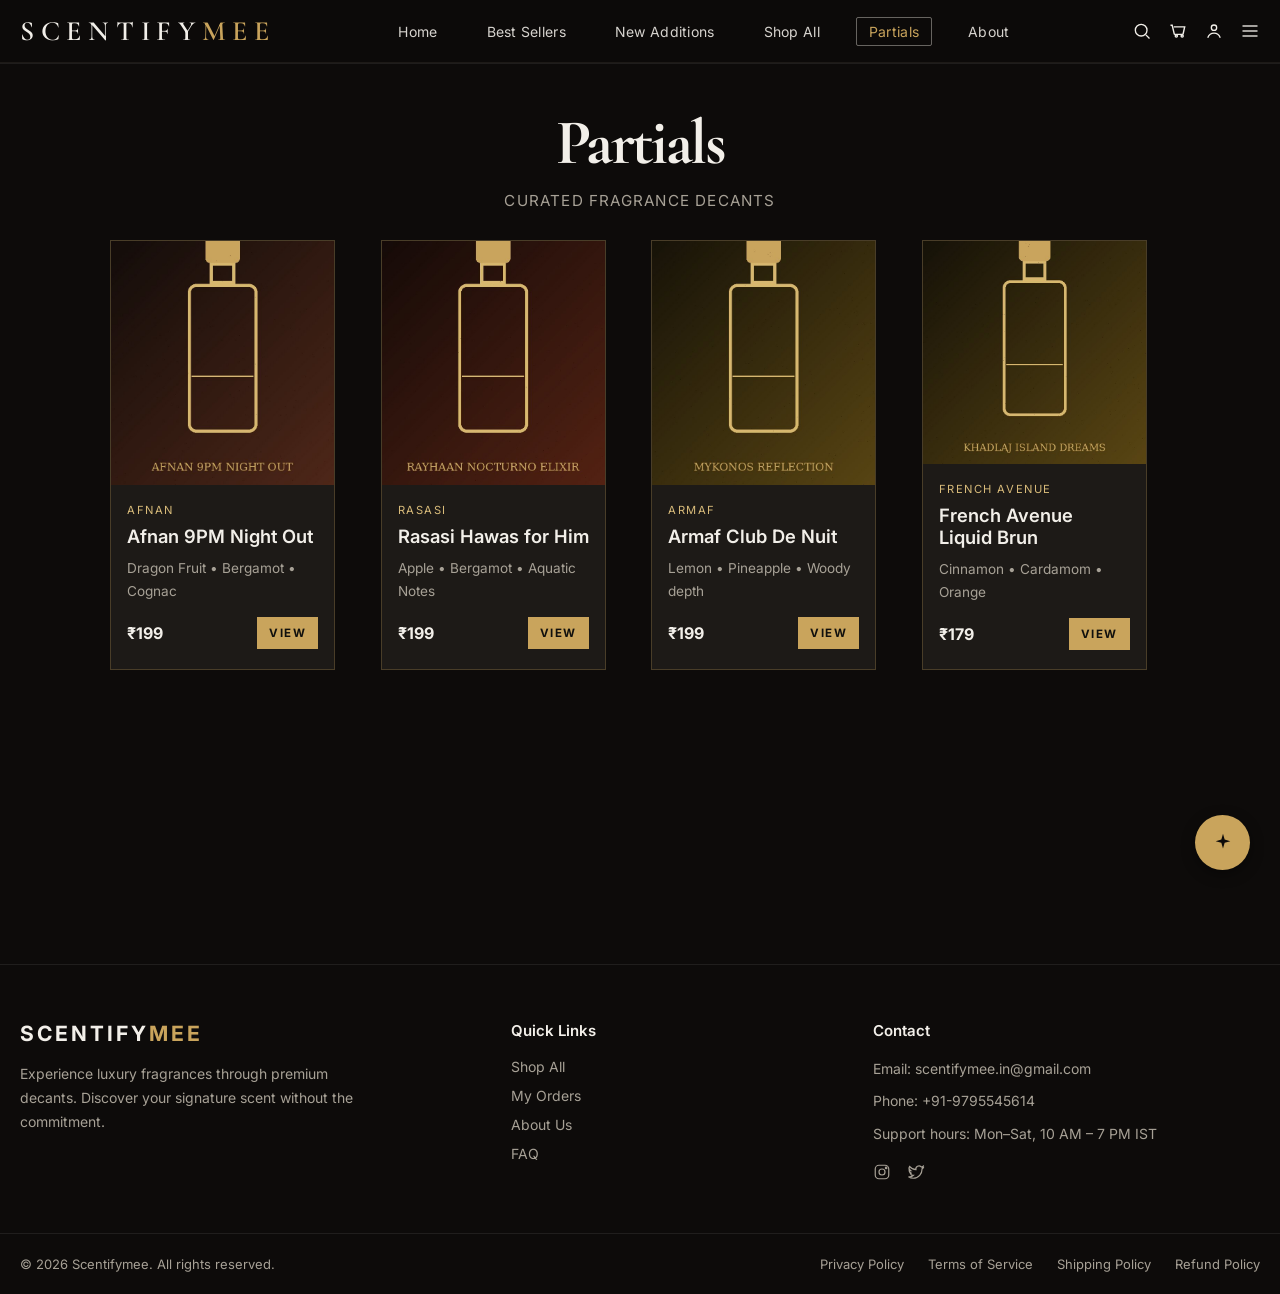
==== partials.html @ f3ede569 "Initial commit" ====
<!DOCTYPE html>
<html lang="en">
  <head>
    <meta charset="UTF-8" />
    <meta name="viewport" content="width=device-width, initial-scale=1.0" />
    <title>Partials | Scentifymee</title>
    <link rel="preconnect" href="https://fonts.googleapis.com" />
    <link rel="preconnect" href="https://fonts.gstatic.com" crossorigin />
    <link href="https://fonts.googleapis.com/css2?family=Cormorant+Garamond:ital,wght@0,400;0,500;0,600;1,500&family=Inter:wght@400;500;600;700&display=swap" rel="stylesheet" />
    
    <link href="css/style.css" rel="stylesheet" />
    <style>
      :root {
        --bg: #0d0b0a;
        --panel: #171412;
        --card: #1d1a17;
        --text: #f2efe9;
        --muted: #a7a196;
        --gold: #c9a45c;
        --gold-deep: #d8bb7a;
        --border: rgba(201, 164, 92, 0.25);
      }

      * { box-sizing: border-box; }
      body {
        margin: 0;
        background: var(--bg);
        color: var(--text);
        font-family: 'Inter', sans-serif;
      }

      .wrap {
        min-height: 100vh;
        padding: 40px 20px 60px;
      }

      .wrap .container {
        max-width: 1100px;
        margin: 0 auto;
      }

      .header {
        text-align: center;
        margin-bottom: 30px;
      }

      h1 {
        font-family: 'Cormorant Garamond', serif;
        margin: 0 0 10px;
        font-size: clamp(2.6rem, 5vw, 4rem);
        letter-spacing: -0.04em;
      }

      .subtitle {
        margin: 0;
        color: var(--muted);
        font-size: 0.95rem;
        letter-spacing: 0.08em;
        text-transform: uppercase;
      }

      .grid {
        display: grid;
        grid-template-columns: repeat(4, minmax(0, 1fr));
        gap: 22px;
      }

      .product-card {
        background: var(--card);
        border: 1px solid var(--border);
        overflow: hidden;
        transition: transform 0.2s ease, border-color 0.2s ease;
      }

      .product-card:hover {
        transform: translateY(-2px);
        border-color: rgba(201, 164, 92, 0.5);
      }

      .product-card img {
        width: 100%;
        height: 280px;
        object-fit: cover;
        display: block;
        background: #1a1715;
      }

      .info {
        padding: 18px 16px 20px;
      }

      .brand {
        color: var(--gold-deep);
        font-size: 0.7rem;
        letter-spacing: 0.14em;
        text-transform: uppercase;
        margin-bottom: 8px;
      }

      .name {
        margin: 0 0 10px;
        font-size: 1.15rem;
        font-weight: 600;
      }

      .notes {
        margin: 0 0 14px;
        color: var(--muted);
        font-size: 0.85rem;
        line-height: 1.7;
      }

      .meta {
        display: flex;
        align-items: center;
        justify-content: space-between;
        gap: 12px;
      }

      .price {
        color: var(--text);
        font-weight: 700;
      }

      .cta {
        display: inline-block;
        padding: 9px 12px;
        background: var(--gold);
        color: #11100d;
        text-decoration: none;
        font-size: 0.72rem;
        letter-spacing: 0.12em;
        text-transform: uppercase;
        font-weight: 700;
      }

      @media (max-width: 900px) {
        .grid { grid-template-columns: repeat(2, minmax(0, 1fr)); }
      }

      @media (max-width: 560px) {
        .grid { grid-template-columns: 1fr; }
      }
    </style>
    <link href="css/navbar.css" rel="stylesheet" />
  </head>
  <body>
  <!-- ============ HEADER ============ -->
<header class="site-header">
  <div class="container header-inner">
    <a href="index.html" class="logo" aria-label="Scentifymee home">SCENTIFY<span class="logo-accent">MEE</span></a>

    <nav class="main-nav" id="mainNav" aria-label="Main navigation">
      <a href="index.html" data-route="home">Home</a>
      <a href="bestsellers.html" data-route="bestsellers">Best Sellers</a>
      <a href="new_additions.html" data-route="newAdditions">New Additions</a>
      <a href="all_products.html" data-route="shopAll">Shop All</a>
      <a href="partials.html" data-route="partials" class="active">Partials</a>
      <a href="about.html" data-route="about">About</a>
    </nav>

    <div class="header-icons">
      <button class="icon-btn" id="searchToggle" aria-label="Search">
        <svg viewBox="0 0 24 24" fill="none" stroke="currentColor" stroke-width="1.6"><circle cx="11" cy="11" r="7"/><line x1="21" y1="21" x2="16.65" y2="16.65"/></svg>
      </button>
      <a href="cart.html" class="icon-btn" aria-label="Cart">
        <svg viewBox="0 0 24 24" fill="none" stroke="currentColor" stroke-width="1.7">
          <path d="M3 5h2l2.4 10.1a1 1 0 0 0 1 .9h8.8a1 1 0 0 0 1-.8L20 7H7"></path>
          <circle cx="10" cy="18" r="1.3"></circle>
          <circle cx="17" cy="18" r="1.3"></circle>
        </svg>
        <span data-cart-count hidden>0</span>
      </a>
      <a href="account.html" class="icon-btn" aria-label="Account">
        <svg viewBox="0 0 24 24" fill="none" stroke="currentColor" stroke-width="1.6">
          <circle cx="12" cy="8" r="3.2"></circle>
          <path d="M4.5 20c1.4-3.6 4.4-5.5 7.5-5.5s6.1 1.9 7.5 5.5"></path>
        </svg>
      </a>
      <button class="icon-btn hamburger-btn" id="hamburgerBtn" aria-label="Menu">
        <svg viewBox="0 0 24 24" fill="none" stroke="currentColor" stroke-width="1.6"><line x1="3" y1="6" x2="21" y2="6"/><line x1="3" y1="12" x2="21" y2="12"/><line x1="3" y1="18" x2="21" y2="18"/></svg>
      </button>
    </div>
  </div>

  <!-- Search overlay -->
  <div class="search-panel" id="searchPanel">
    <div class="container search-panel-inner">
      <svg viewBox="0 0 24 24" fill="none" stroke="currentColor" stroke-width="1.6" class="search-panel-icon"><circle cx="11" cy="11" r="7"/><line x1="21" y1="21" x2="16.65" y2="16.65"/></svg>
      <input type="text" id="searchInput" placeholder="Search by name, brand or notes…" autocomplete="off">
      <button id="searchClose" aria-label="Close search">&times;</button>
    </div>
    <div class="search-results" id="searchResults"></div>
  </div>
</header>

<!-- ============ MOBILE NAV PANEL ============ -->
<div class="mobile-nav-overlay" id="mobileNavOverlay">
  <div class="mobile-nav-panel">
    <button class="mobile-nav-close" id="mobileNavClose" aria-label="Close menu">&times;</button>
    <a href="index.html">Home</a>
    <a href="bestsellers.html">Best Sellers</a>
    <a href="new_additions.html">New Additions</a>
    <a href="all_products.html">Shop All</a>
    <a href="partials.html" class="active">Partials</a>
    <a href="about.html">About</a>
    <a href="orders.html">My Orders</a>
    <a href="account.html">My Account</a>
    <a href="cart.html">Cart</a>
  </div>
</div>
<div class="wrap">
      <div class="container">
        <div class="header">
          <h1>Partials</h1>
          <p class="subtitle">Curated fragrance decants</p>
        </div>

        <div class="grid">
          <article class="product-card">
            <img src="images/products/01-1.jpg" alt="Afnan 9PM Night Out" />
            <div class="info">
              <div class="brand">AFNAN</div>
              <h2 class="name">Afnan 9PM Night Out</h2>
              <p class="notes">Dragon Fruit • Bergamot • Cognac</p>
              <div class="meta">
                <span class="price">₹199</span>
                <a class="cta" href="product.html?id=afnan-9pm-night-out">View</a>
              </div>
            </div>
          </article>

          <article class="product-card">
            <img src="images/products/14-1.jpg" alt="Rasasi Hawas for Him" />
            <div class="info">
              <div class="brand">RASASI</div>
              <h2 class="name">Rasasi Hawas for Him</h2>
              <p class="notes">Apple • Bergamot • Aquatic Notes</p>
              <div class="meta">
                <span class="price">₹199</span>
                <a class="cta" href="product.html?id=rasasi-hawas-for-him">View</a>
              </div>
            </div>
          </article>

          <article class="product-card">
            <img src="images/products/23-1.jpg" alt="Armaf Club De Nuit Intense Man" />
            <div class="info">
              <div class="brand">ARMAF</div>
              <h2 class="name">Armaf Club De Nuit</h2>
              <p class="notes">Lemon • Pineapple • Woody depth</p>
              <div class="meta">
                <span class="price">₹199</span>
                <a class="cta" href="product.html?id=armaf-club-de-nuit-intense-man">View</a>
              </div>
            </div>
          </article>

          <article class="product-card">
            <img src="images/products/12-1.jpg" alt="French Avenue Liquid Brun" />
            <div class="info">
              <div class="brand">FRENCH AVENUE</div>
              <h2 class="name">French Avenue Liquid Brun</h2>
              <p class="notes">Cinnamon • Cardamom • Orange</p>
              <div class="meta">
                <span class="price">₹179</span>
                <a class="cta" href="product.html?id=french-avenue-liquid-brun">View</a>
              </div>
            </div>
          </article>
        </div>
      </div>
    </div>
<!-- ============ FOOTER ============ -->
<footer class="site-footer" id="about">
  <div class="container footer-top">
    <div class="footer-col">
      <div class="logo footer-logo">SCENTIFY<span class="logo-accent">MEE</span></div>
      <p class="footer-desc">Experience luxury fragrances through premium decants. Discover your signature scent without the commitment.</p>
    </div>
    <div class="footer-col">
      <h3>Quick Links</h3>
      <a href="all_products.html">Shop All</a>
      <a href="orders.html">My Orders</a>
      <a href="about.html">About Us</a>
      <a href="faq.html">FAQ</a>
    </div>
    <div class="footer-col">
      <h3>Contact</h3>
      <p class="footer-contact">Email: scentifymee.in@gmail.com</p>
      <p class="footer-contact">Phone: +91-9795545614</p>
      <p class="footer-contact">Support hours: Mon–Sat, 10 AM – 7 PM IST</p>
      <div class="social-icons">
        <a href="https://instagram.com/scentifymee" target="_blank" rel="noopener" aria-label="Instagram">
          <svg viewBox="0 0 24 24" fill="none" stroke="currentColor" stroke-width="1.6"><rect x="3" y="3" width="18" height="18" rx="5"/><circle cx="12" cy="12" r="4"/><circle cx="17.5" cy="6.5" r="1"/></svg>
        </a>
        <a href="https://twitter.com/scentifymee" target="_blank" rel="noopener" aria-label="Twitter">
          <svg viewBox="0 0 24 24" fill="none" stroke="currentColor" stroke-width="1.6"><path d="M22 5.9c-.7.3-1.5.5-2.3.6.8-.5 1.5-1.3 1.8-2.3-.8.5-1.7.8-2.6 1a4.1 4.1 0 0 0-7 3.7A11.6 11.6 0 0 1 3.4 4.6a4.1 4.1 0 0 0 1.3 5.5c-.6 0-1.3-.2-1.8-.5v.1c0 2 1.4 3.6 3.3 4a4.1 4.1 0 0 1-1.8.1c.5 1.6 2 2.8 3.8 2.8A8.3 8.3 0 0 1 2 18.4a11.6 11.6 0 0 0 6.3 1.9c7.5 0 11.7-6.3 11.7-11.7v-.5c.8-.6 1.5-1.3 2-2.1z"/></svg>
        </a>
      </div>
    </div>
  </div>

  <div class="footer-divider"></div>

  <div class="container footer-bottom">
    <p class="copyright">© 2026 Scentifymee. All rights reserved.</p>
    <div class="footer-legal">
      <a href="privacy-policy.html">Privacy Policy</a>
      <a href="terms.html">Terms of Service</a>
      <a href="shipping-policy.html">Shipping Policy</a>
      <a href="refund-policy.html">Refund Policy</a>
    </div>
  </div>
</footer>

<!-- ============ FLOATING BUTTON ============ -->
<button class="floating-btn" aria-label="Scroll to top" id="floatingBtn">
  <svg viewBox="0 0 24 24" fill="#0d0b0a"><path d="M12 2l1.8 6.2L20 10l-6.2 1.8L12 18l-1.8-6.2L4 10l6.2-1.8L12 2z"/></svg>
</button>
<script src="js/script.js"></script>
  </body>
</html>
---- css/style.css ----
/* ============================================
   SCENTIFYMEE — Design tokens
   ============================================ */
:root{
  --bg: #0d0b0a;
  --card: #151311;
  --text: #f1ece3;
  --muted: #8d8880;
  --gold: #c9a45c;
  --gold-light: #d8b76f;
  --border: rgba(201,164,92,0.25);
  --header-h: 60px;
}

*{ box-sizing: border-box; margin:0; padding:0; }

html{ scroll-behavior: smooth; }

body{
  background: var(--bg);
  color: var(--text);
  font-family: 'Inter', sans-serif;
  overflow-x: hidden;
  width: 100%;
}

img{ max-width: 100%; display:block; }

a{ text-decoration: none; color: inherit; }

button{ font-family: inherit; cursor: pointer; background:none; border:none; color: inherit; }

.container{
  max-width: 1410px;
  margin: 0 auto;
  padding: 0 20px;
}

/* ============================================
   HEADER
   ============================================ */
.site-header{
  position: sticky;
  top: 0;
  z-index: 500;
  width: 100%;
  background: var(--bg);
  border-bottom: 1px solid rgba(255,255,255,0.08);
}

.header-inner{
  height: 100%;
  display: flex;
  align-items: center;
  justify-content: space-between;
  gap: 16px;
}

.logo{
  font-family: 'Inter', sans-serif;
  font-weight: 700;
  font-size: 21px;
  letter-spacing: 3px;
  color: var(--text);
  white-space: nowrap;
  flex-shrink: 0;
}

.logo-accent{ color: var(--gold); }

.main-nav{
  display: flex;
  align-items: center;
  gap: clamp(18px, 2.4vw, 34px);
  flex-wrap: nowrap;
}

.main-nav a{
  font-size: 14px;
  color: var(--text);
  white-space: nowrap;
  transition: color 0.3s ease;
}

.main-nav a:hover{ color: var(--gold); }

.header-icons{
  display: flex;
  align-items: center;
  gap: 18px;
  flex-shrink: 0;
}

.icon-btn{
  position: relative;
  width: 20px;
  height: 20px;
  color: var(--text);
  display: flex;
  align-items: center;
  justify-content: center;
  transition: color 0.3s ease;
  text-decoration: none;
}

.icon-btn svg{ width: 100%; height: 100%; }

.icon-btn [data-cart-count]{
  position: absolute;
  top: -7px;
  right: -9px;
  min-width: 16px;
  height: 16px;
  padding: 0 4px;
  border-radius: 999px;
  background: #f3efe7;
  color: #0b0b0a;
  font-size: 10px;
  font-weight: 700;
  display: inline-flex;
  align-items: center;
  justify-content: center;
  line-height: 1;
  border: 1px solid rgba(0,0,0,0.25);
}

.icon-btn:hover{ color: var(--gold); }

.hamburger-btn{ display: none; }

/* ============================================
   MOBILE NAV
   ============================================ */
.mobile-nav-overlay{
  position: fixed;
  inset: 0;
  background: rgba(0,0,0,0.6);
  z-index: 900;
  opacity: 0;
  pointer-events: none;
  transition: opacity 0.3s ease;
}

.mobile-nav-overlay.open{
  opacity: 1;
  pointer-events: auto;
}

.mobile-nav-panel{
  position: absolute;
  top: 0;
  right: 0;
  width: min(78vw, 320px);
  height: 100%;
  background: var(--card);
  border-left: 1px solid var(--border);
  padding: 28px 28px;
  display: flex;
  flex-direction: column;
  gap: 26px;
  transform: translateX(100%);
  transition: transform 0.35s ease;
}

.mobile-nav-overlay.open .mobile-nav-panel{
  transform: translateX(0);
}

.mobile-nav-panel a{
  font-size: 17px;
  letter-spacing: 0.5px;
  color: var(--text);
  padding-top: 6px;
}

.mobile-nav-panel a:hover{ color: var(--gold); }

.mobile-nav-close{
  align-self: flex-end;
  font-size: 30px;
  line-height: 1;
  color: var(--muted);
  margin-bottom: 10px;
}

.mobile-nav-close:hover{ color: var(--gold); }

/* ============================================
   HERO BANNER
   ============================================ */
.hero-section{
  padding: 40px 20px 0;
  display: flex;
  justify-content: center;
}

.hero-banner-wrap{
  width: 865px;
  max-width: 100%;
}

.hero-banner-img{
  width: 100%;
  height: auto;
  border-radius: 2px;
}

/* ============================================
   INTRO SECTION
   ============================================ */
.intro-section{
  text-align: center;
  padding: clamp(60px, 10vw, 110px) 20px clamp(50px, 8vw, 90px);
  max-width: 760px;
  margin: 0 auto;
}

.eyebrow{
  font-size: 13px;
  letter-spacing: 3px;
  text-transform: uppercase;
  color: var(--gold);
  margin-bottom: 22px;
}

.intro-heading{
  font-family: 'Cormorant Garamond', serif;
  font-weight: 500;
  font-size: clamp(34px, 6vw, 54px);
  line-height: 1.15;
  color: var(--text);
}

.intro-heading em{
  color: var(--gold);
  font-style: italic;
}

.intro-desc{
  margin: 26px auto 0;
  max-width: 600px;
  color: var(--muted);
  font-size: 16px;
  line-height: 1.6;
}

.intro-buttons{
  display: flex;
  justify-content: center;
  gap: 16px;
  margin-top: 36px;
  flex-wrap: wrap;
}

.btn{
  height: 44px;
  padding: 0 30px;
  display: inline-flex;
  align-items: center;
  justify-content: center;
  font-size: 13px;
  font-weight: 600;
  letter-spacing: 1.5px;
  text-transform: uppercase;
  transition: all 0.3s ease;
  white-space: nowrap;
}

.btn-gold{
  background: var(--gold);
  color: var(--bg);
  border: 1px solid var(--gold);
}

.btn-gold:hover{
  background: var(--gold-light);
  border-color: var(--gold-light);
}

.btn-outline{
  background: transparent;
  color: var(--gold);
  border: 1px solid var(--gold);
}

.btn-outline:hover{
  background: rgba(201,164,92,0.1);
}

/* ============================================
   SECTION HEADINGS
   ============================================ */
.section-heading{
  font-family: 'Cormorant Garamond', serif;
  font-weight: 600;
  font-size: clamp(24px, 3.2vw, 30px);
  color: var(--text);
  margin-bottom: 34px;
}

.section-heading.center{ text-align: center; }

/* ============================================
   TESTIMONIALS
   ============================================ */
.testimonials-section{
  padding: 20px 20px 70px;
}

.testimonial-carousel-wrap{
  position: relative;
  max-width: 1410px;
  margin: 0 auto;
  display: flex;
  align-items: center;
  gap: 10px;
}

.testimonial-track-viewport{
  overflow: hidden;
  width: 100%;
}

.testimonial-track{
  display: flex;
  gap: 30px;
  transition: transform 0.45s ease;
  touch-action: pan-y;
}

.testimonial-card{
  flex: 0 0 calc((100% - 60px) / 3);
  background: var(--card);
  border: 1px solid rgba(255,255,255,0.08);
  overflow: hidden;
}

.testimonial-card img{
  width: 100%;
  height: 420px;
  object-fit: cover;
  object-position: top;
  user-select: none;
  -webkit-user-drag: none;
}

.carousel-arrow{
  flex-shrink: 0;
  width: 38px;
  height: 38px;
  border-radius: 50%;
  background: rgba(255,255,255,0.06);
  color: var(--text);
  display: flex;
  align-items: center;
  justify-content: center;
  transition: background 0.3s ease, color 0.3s ease;
  z-index: 5;
}

.carousel-arrow svg{ width: 17px; height: 17px; }

.carousel-arrow:hover{
  background: var(--gold);
  color: var(--bg);
}

.pagination-dots{
  display: flex;
  justify-content: center;
  gap: 8px;
  margin-top: 28px;
  flex-wrap: wrap;
  max-width: 90%;
  margin-left: auto;
  margin-right: auto;
}

.dot{
  width: 7px;
  height: 7px;
  border-radius: 50%;
  background: #3a3733;
  transition: background 0.3s ease, transform 0.3s ease;
}

.dot.active{
  background: var(--gold);
  transform: scale(1.15);
}

/* ============================================
   PRODUCT SECTIONS / CAROUSEL
   ============================================ */
.product-section{
  padding: 20px 0 60px;
}

.product-carousel-wrap{
  position: relative;
  display: flex;
  align-items: center;
  gap: 6px;
  max-width: 1410px;
  margin: 0 auto;
  padding: 0 8px;
}

.product-track-viewport{
  overflow: hidden;
  width: 100%;
}

.product-track{
  display: flex;
  gap: 20px;
  transition: transform 0.45s ease;
  touch-action: pan-y;
  padding-left: 12px;
}

.view-all-wrap{
  display: flex;
  justify-content: center;
  margin-top: 30px;
}

.btn-view-all{
  width: 118px;
  height: 44px;
  background: transparent;
  border: 1px solid var(--gold);
  color: var(--gold);
  font-size: 12px;
  font-weight: 600;
  letter-spacing: 1.5px;
  text-transform: uppercase;
  transition: all 0.3s ease;
}

.btn-view-all:hover{
  background: rgba(201,164,92,0.12);
}

/* ============================================
   PRODUCT CARD
   ============================================ */
.product-card{
  flex: 0 0 225px;
  width: 225px;
  height: 430px;
  background: var(--card);
  border: 1px solid rgba(255,255,255,0.08);
  display: flex;
  flex-direction: column;
  transition: border-color 0.3s ease;
}

.product-card:hover{
  border-color: var(--border);
}

.product-image{
  position: relative;
  width: 100%;
  height: 225px;
  overflow: hidden;
  flex-shrink: 0;
}

.product-image img{
  width: 100%;
  height: 100%;
  object-fit: cover;
  transition: transform 0.4s ease;
  user-select: none;
  -webkit-user-drag: none;
}

.product-card:hover .product-image img{
  transform: scale(1.05);
}

.product-image .carousel-arrow{
  position: absolute;
  top: 50%;
  transform: translateY(-50%);
  width: 26px;
  height: 26px;
  background: rgba(13,11,10,0.55);
}

.product-image .carousel-arrow svg{ width: 13px; height: 13px; }

.product-image .carousel-arrow.left{ left: 8px; }
.product-image .carousel-arrow.right{ right: 8px; }

.product-image .mini-dots{
  position: absolute;
  bottom: 8px;
  left: 0;
  right: 0;
  display: flex;
  justify-content: center;
  gap: 4px;
}

.product-image .mini-dots .dot{
  width: 4px;
  height: 4px;
}

.product-info{
  padding: 16px 16px 18px;
  display: flex;
  flex-direction: column;
  flex: 1;
  min-height: 0;
}

.product-brand{
  font-size: 11px;
  letter-spacing: 1.5px;
  text-transform: uppercase;
  color: var(--gold);
  margin-bottom: 6px;
}

.product-info h3{
  font-family: 'Inter', sans-serif;
  font-size: 15px;
  font-weight: 600;
  color: var(--text);
  line-height: 1.35;
  margin-bottom: 8px;
}

.product-info p{
  font-size: 12.5px;
  color: var(--muted);
  line-height: 1.5;
  overflow: hidden;
  display: -webkit-box;
  -webkit-line-clamp: 2;
  line-clamp: 2;
  -webkit-box-orient: vertical;
}

.product-price{
  margin-top: auto;
  padding-top: 12px;
  font-size: 13px;
  color: var(--muted);
}

.product-price strong{
  color: var(--gold);
  font-weight: 700;
  font-size: 15px;
  margin-left: 4px;
}

/* ============================================
   FOOTER
   ============================================ */
.site-footer{
  border-top: 1px solid rgba(255,255,255,0.08);
  padding-top: 56px;
}

.footer-top{
  display: grid;
  grid-template-columns: 1.4fr 1fr 1.2fr;
  gap: 40px;
  padding-bottom: 40px;
}

.footer-col h3{
  font-size: 15px;
  font-weight: 600;
  color: var(--text);
  margin-bottom: 18px;
}

.footer-logo{ margin-bottom: 16px; }

.footer-desc{
  color: var(--muted);
  font-size: 14px;
  line-height: 1.7;
  max-width: 340px;
}

.footer-col a{
  display: block;
  color: var(--muted);
  font-size: 14px;
  margin-bottom: 12px;
  transition: color 0.3s ease;
}

.footer-col a:hover{ color: var(--gold); }

.footer-contact{
  color: var(--muted);
  font-size: 14px;
  margin-bottom: 10px;
  line-height: 1.6;
}

.social-icons{
  display: flex;
  gap: 16px;
  margin-top: 18px;
}

.social-icons a{
  width: 18px;
  height: 18px;
  color: var(--muted);
  transition: color 0.3s ease;
}

.social-icons svg{ width: 100%; height: 100%; }

.social-icons a:hover{ color: var(--gold); }

.footer-divider{
  border-top: 1px solid rgba(255,255,255,0.08);
}

.footer-bottom{
  display: flex;
  align-items: center;
  justify-content: space-between;
  gap: 16px;
  padding: 22px 20px;
  flex-wrap: wrap;
}

.copyright{
  color: var(--muted);
  font-size: 13px;
}

.footer-legal{
  display: flex;
  gap: 24px;
  flex-wrap: wrap;
}

.footer-legal a{
  color: var(--muted);
  font-size: 13px;
  transition: color 0.3s ease;
}

.footer-legal a:hover{ color: var(--gold); }

/* ============================================
   FLOATING BUTTON
   ============================================ */
.floating-btn{
  position: fixed;
  right: 30px;
  bottom: 30px;
  width: 55px;
  height: 55px;
  border-radius: 50%;
  background: var(--gold);
  display: flex;
  align-items: center;
  justify-content: center;
  z-index: 600;
  box-shadow: 0 4px 14px rgba(0,0,0,0.4);
  transition: background 0.3s ease, transform 0.3s ease;
}

.floating-btn:hover{
  background: var(--gold-light);
  transform: translateY(-2px);
}

.floating-btn svg{ width: 22px; height: 22px; }

/* ============================================
   RESPONSIVE — TABLET (≤1199px)
   ============================================ */
@media (max-width: 1199px){
  .testimonial-card{
    flex: 0 0 calc((100% - 30px) / 2);
  }
}

@media (max-width: 1024px){
  .main-nav{ gap: 16px; }
  .main-nav a{ font-size: 13px; }
}

/* ============================================
   RESPONSIVE — TABLET NAV COLLAPSE (≤900px)
   ============================================ */
@media (max-width: 900px){
  .main-nav{ display: none; }
  .hamburger-btn{ display: flex; }
}

/* ============================================
   RESPONSIVE — TABLET (≤768px)
   ============================================ */
@media (max-width: 768px){
  .footer-top{
    grid-template-columns: 1fr;
    gap: 34px;
  }

  .testimonial-card img{ height: 360px; }

  .hero-section{ padding-top: 24px; }

  .intro-section{ padding: 56px 20px 60px; }
}

/* ============================================
   RESPONSIVE — MOBILE (≤600px)
   ============================================ */
@media (max-width: 600px){
  .container{ padding: 0 16px; }

  .header-inner{ padding: 0; }

  .logo{ font-size: 17px; letter-spacing: 2px; }

  .header-icons{ gap: 12px; }

  .icon-btn{ width: 19px; height: 19px; }


  .intro-buttons{
    flex-direction: column;
    align-items: stretch;
    gap: 12px;
  }

  .btn{ width: 100%; }

  .testimonial-card{ flex: 0 0 100%; }

  .testimonial-card img{ height: 320px; }

  .testimonial-carousel-wrap{ gap: 6px; }

  .carousel-arrow{ width: 32px; height: 32px; }

  .product-card{ flex: 0 0 200px; width: 200px; height: 400px; }

  .product-image{ height: 200px; }

  .footer-bottom{
    flex-direction: column;
    align-items: flex-start;
  }

  .footer-legal{ gap: 16px; row-gap: 8px; }

  .floating-btn{
    width: 48px;
    height: 48px;
    right: 18px;
    bottom: 18px;
  }

  .floating-btn svg{ width: 19px; height: 19px; }
}

@media (max-width: 375px){
  .product-card{ flex: 0 0 180px; width: 180px; height: 390px; }
  .product-image{ height: 180px; }
}

/* ============================================
   LARGE DESKTOP
   ============================================ */
@media (min-width: 1920px){
  .container{ max-width: 1520px; }
  .testimonial-carousel-wrap,
  .product-carousel-wrap{ max-width: 1520px; }
}
/* ============================================
   SCENTIFYMEE — Design tokens
   ============================================ */
:root{
  --bg: #0d0b0a;
  --card: #151311;
  --text: #f1ece3;
  --muted: #858079;
  --gold: #c9a45c;
  --gold-light: #d8b76f;
  --border: rgba(201,164,92,0.20);
  --header-h: 60px;
}

*{ box-sizing: border-box; margin:0; padding:0; }
html{ scroll-behavior: smooth; }

body{
  background: var(--bg);
  color: var(--text);
  font-family: 'Inter', sans-serif;
  overflow-x: hidden;
  width: 100%;
}

img{ max-width: 100%; display:block; }
a{ text-decoration: none; color: inherit; }
button{ font-family: inherit; cursor: pointer; background:none; border:none; color: inherit; }
ul{ list-style: none; }

.container{
  max-width: 1410px;
  margin: 0 auto;
  padding: 0 20px;
}

/* ============================================
   HEADER
   ============================================ */
.site-header{
  position: sticky;
  top: 0;
  z-index: 500;
  width: 100%;
  background: var(--bg);
  border-bottom: 1px solid rgba(255,255,255,0.08);
}

.header-inner{
  height: var(--header-h);
  display: flex;
  align-items: center;
  justify-content: space-between;
  gap: 16px;
}

.logo{
  font-family: 'Inter', sans-serif;
  font-weight: 700;
  font-size: 21px;
  letter-spacing: 3px;
  color: var(--text);
  white-space: nowrap;
  flex-shrink: 0;
}

.logo-accent{ color: var(--gold); }

.main-nav{
  display: flex;
  align-items: center;
  gap: clamp(16px, 2.2vw, 30px);
  flex-wrap: nowrap;
}

.main-nav a{
  font-size: 14px;
  color: var(--text);
  white-space: nowrap;
  padding: 6px 12px;
  border: 1px solid transparent;
  border-radius: 2px;
  transition: color 0.3s ease, border-color 0.3s ease;
}

.main-nav a:hover{ color: var(--gold); }

.main-nav a.active{
  border-color: var(--text);
  color: var(--text);
}

.header-icons{
  display: flex;
  align-items: center;
  gap: 18px;
  flex-shrink: 0;
}

.icon-btn{
  width: 20px;
  height: 20px;
  color: var(--text);
  display: flex;
  align-items: center;
  justify-content: center;
  transition: color 0.3s ease;
}

.icon-btn svg{ width: 100%; height: 100%; }
.icon-btn:hover{ color: var(--gold); }
.hamburger-btn{ display: none; }

/* ============================================
   SEARCH PANEL
   ============================================ */
.search-panel{
  max-height: 0;
  overflow: hidden;
  background: var(--card);
  border-bottom: 1px solid transparent;
  transition: max-height 0.35s ease, border-color 0.35s ease;
}

.search-panel.open{
  max-height: 500px;
  border-color: rgba(255,255,255,0.08);
}

.search-panel-inner{
  display: flex;
  align-items: center;
  gap: 14px;
  padding: 18px 20px;
}

.search-panel-icon{ width: 20px; height: 20px; color: var(--muted); flex-shrink: 0; }

.search-panel-inner input{
  flex: 1;
  background: transparent;
  border: none;
  outline: none;
  color: var(--text);
  font-size: 16px;
  font-family: 'Inter', sans-serif;
}

.search-panel-inner input::placeholder{ color: var(--muted); }

.search-panel-inner button{
  font-size: 24px;
  color: var(--muted);
  line-height: 1;
}

.search-panel-inner button:hover{ color: var(--gold); }

.search-results{
  max-width: 1410px;
  margin: 0 auto;
  padding: 0 20px;
}

.search-result-item{
  display: flex;
  align-items: center;
  gap: 14px;
  padding: 12px 0;
  border-bottom: 1px solid rgba(255,255,255,0.06);
}

.search-result-item img{
  width: 46px;
  height: 46px;
  object-fit: cover;
  flex-shrink: 0;
}

.search-result-item .sr-brand{
  font-size: 11px;
  letter-spacing: 1px;
  color: var(--gold);
  text-transform: uppercase;
}

.search-result-item .sr-name{ font-size: 14px; color: var(--text); }

.search-empty{
  padding: 20px 0 30px;
  color: var(--muted);
  font-size: 14px;
}

/* ============================================
   MOBILE NAV
   ============================================ */
.mobile-nav-overlay{
  position: fixed;
  inset: 0;
  background: rgba(0,0,0,0.6);
  z-index: 900;
  opacity: 0;
  pointer-events: none;
  transition: opacity 0.3s ease;
}

.mobile-nav-overlay.open{ opacity: 1; pointer-events: auto; }

.mobile-nav-panel{
  position: absolute;
  top: 0;
  right: 0;
  width: min(78vw, 320px);
  height: 100%;
  background: var(--card);
  border-left: 1px solid var(--border);
  padding: 28px;
  display: flex;
  flex-direction: column;
  gap: 24px;
  transform: translateX(100%);
  transition: transform 0.35s ease;
}

.mobile-nav-overlay.open .mobile-nav-panel{ transform: translateX(0); }

.mobile-nav-panel a{
  font-size: 17px;
  letter-spacing: 0.5px;
  color: var(--text);
}

.mobile-nav-panel a.active{ color: var(--gold); }
.mobile-nav-panel a:hover{ color: var(--gold); }

.mobile-nav-close{
  align-self: flex-end;
  font-size: 30px;
  line-height: 1;
  color: var(--muted);
  margin-bottom: 10px;
}

.mobile-nav-close:hover{ color: var(--gold); }

/* ============================================
   PAGE HEAD
   ============================================ */
.page-head{
  display: flex;
  align-items: center;
  justify-content: space-between;
  flex-wrap: wrap;
  gap: 16px;
  padding: 36px 20px 26px;
}

.page-title{
  font-family: 'Cormorant Garamond', serif;
  font-weight: 600;
  font-size: clamp(26px, 3.4vw, 32px);
  color: var(--text);
}

.page-head-right{
  display: flex;
  align-items: center;
  gap: 18px;
  flex-wrap: wrap;
}

.results-count{
  font-size: 14px;
  color: var(--muted);
}

.select-wrap select{
  appearance: none;
  background: var(--card);
  border: 1px solid rgba(255,255,255,0.12);
  color: var(--text);
  font-family: 'Inter', sans-serif;
  font-size: 13.5px;
  padding: 10px 34px 10px 14px;
  cursor: pointer;
  background-image: url("data:image/svg+xml;utf8,<svg xmlns='http://www.w3.org/2000/svg' width='10' height='6' viewBox='0 0 10 6'><path d='M1 1l4 4 4-4' stroke='%23c9a45c' stroke-width='1.4' fill='none'/></svg>");
  background-repeat: no-repeat;
  background-position: right 12px center;
  transition: border-color 0.3s ease;
}

.select-wrap select:hover{ border-color: var(--border); }

/* ============================================
   LAYOUT
   ============================================ */
.layout{
  display: flex;
  align-items: flex-start;
  gap: 38px;
  padding-bottom: 80px;
}

/* ============================================
   FILTERS — desktop sidebar
   ============================================ */
.filters{
  width: 240px;
  flex-shrink: 0;
}

.filters-head{
  display: flex;
  align-items: center;
  justify-content: space-between;
  margin-bottom: 18px;
}

.filters-head h2{
  font-family: 'Cormorant Garamond', serif;
  font-weight: 600;
  font-size: 24px;
  color: var(--text);
}

.clear-all-btn{
  font-size: 11.5px;
  letter-spacing: 1.2px;
  text-transform: uppercase;
  color: var(--gold);
  transition: color 0.3s ease;
}

.clear-all-btn:hover{ color: var(--gold-light); }

.filter-group{
  border-bottom: 1px solid rgba(255,255,255,0.08);
}

.filter-group-head{
  display: flex;
  align-items: center;
  justify-content: space-between;
  width: 100%;
  padding: 16px 0;
  font-size: 12.5px;
  font-weight: 600;
  letter-spacing: 1.3px;
  text-transform: uppercase;
  color: var(--text);
}

.filter-group-head .chevron{
  width: 11px;
  height: 11px;
  border-right: 1.6px solid var(--gold);
  border-bottom: 1.6px solid var(--gold);
  transform: rotate(45deg);
  transition: transform 0.3s ease;
  flex-shrink: 0;
}

.filter-group.open .filter-group-head .chevron{ transform: rotate(-135deg); }

.filter-options{
  max-height: 0;
  overflow: hidden;
  transition: max-height 0.35s ease;
}

.filter-group.open .filter-options{ max-height: 400px; }

.filter-option{
  display: flex;
  align-items: center;
  gap: 10px;
  padding: 7px 0;
  font-size: 13.5px;
  color: var(--muted);
  cursor: pointer;
}

.filter-option:last-child{ padding-bottom: 16px; }

.filter-option input[type="checkbox"]{
  width: 15px;
  height: 15px;
  accent-color: var(--gold);
  cursor: pointer;
  flex-shrink: 0;
}

.filter-option span{ transition: color 0.3s ease; }
.filter-option:hover span{ color: var(--text); }

/* ============================================
   MOBILE FILTER TRIGGER + DRAWER
   ============================================ */
.mobile-filters-btn{
  display: none;
  align-items: center;
  gap: 10px;
  padding: 12px 18px;
  border: 1px solid var(--border);
  color: var(--gold);
  font-size: 13px;
  letter-spacing: 1px;
  text-transform: uppercase;
  margin-bottom: 20px;
}

.mobile-filters-btn svg{ width: 16px; height: 16px; }

.filter-drawer-overlay{
  position: fixed;
  inset: 0;
  background: rgba(0,0,0,0.6);
  z-index: 900;
  opacity: 0;
  pointer-events: none;
  transition: opacity 0.3s ease;
}

.filter-drawer-overlay.open{ opacity: 1; pointer-events: auto; }

.filter-drawer{
  position: absolute;
  left: 0;
  top: 0;
  width: min(85vw, 360px);
  height: 100%;
  background: var(--card);
  border-right: 1px solid var(--border);
  padding: 26px;
  display: flex;
  flex-direction: column;
  transform: translateX(-100%);
  transition: transform 0.35s ease;
  overflow-y: auto;
}

.filter-drawer-overlay.open .filter-drawer{ transform: translateX(0); }

.drawer-close{
  font-size: 28px;
  line-height: 1;
  color: var(--muted);
}

.drawer-close:hover{ color: var(--gold); }

.drawer-actions{
  display: flex;
  gap: 12px;
  margin-top: auto;
  padding-top: 20px;
}

.drawer-clear{
  flex: 1;
  border: 1px solid var(--border);
  padding: 12px;
  text-align: center;
}

.drawer-apply{
  flex: 1.4;
}

/* ============================================
   PRODUCT GRID
   ============================================ */
.product-grid-wrap{ flex: 1; min-width: 0; }

.product-grid{
  display: grid;
  grid-template-columns: repeat(3, minmax(0, 1fr));
  gap: 26px;
}

.no-results{
  grid-column: 1 / -1;
  text-align: center;
  padding: 60px 20px;
  color: var(--muted);
  font-size: 15px;
}

/* ============================================
   PRODUCT CARD
   ============================================ */
.product-card{
  background: var(--card);
  border: 1px solid rgba(255,255,255,0.08);
  transition: border-color 0.3s ease;
  display: flex;
  flex-direction: column;
}

.product-card:hover{ border-color: var(--border); }

.product-card-link{
  display: flex;
  flex-direction: column;
  color: inherit;
  height: 100%;
}

.product-image{
  position: relative;
  width: 100%;
  aspect-ratio: 1 / 1;
  overflow: hidden;
  flex-shrink: 0;
}

.product-image img{
  width: 100%;
  height: 100%;
  object-fit: cover;
  transition: transform 0.4s ease, opacity 0.25s ease;
  user-select: none;
  -webkit-user-drag: none;
}

.product-card:hover .product-image img{ transform: scale(1.04); }

.img-arrow{
  position: absolute;
  top: 50%;
  transform: translateY(-50%);
  width: 28px;
  height: 28px;
  border-radius: 50%;
  background: rgba(13,11,10,0.55);
  color: var(--text);
  display: flex;
  align-items: center;
  justify-content: center;
  z-index: 3;
  transition: background 0.3s ease;
}

.img-arrow:hover{ background: var(--gold); color: var(--bg); }
.img-arrow svg{ width: 13px; height: 13px; }
.img-arrow.left{ left: 10px; }
.img-arrow.right{ right: 10px; }

.img-dots{
  position: absolute;
  bottom: 10px;
  left: 0;
  right: 0;
  display: flex;
  justify-content: center;
  gap: 5px;
  z-index: 3;
}

.img-dot{
  width: 5px;
  height: 5px;
  border-radius: 50%;
  background: rgba(255,255,255,0.35);
  transition: background 0.3s ease, transform 0.3s ease;
}

.img-dot.active{ background: var(--gold); transform: scale(1.2); }

.product-info{
  padding: 16px 18px 18px;
  display: flex;
  flex-direction: column;
  flex: 1;
}

.product-brand{
  font-size: 11px;
  letter-spacing: 1.5px;
  text-transform: uppercase;
  color: var(--gold);
  margin-bottom: 6px;
}

.product-info h3{
  font-family: 'Inter', sans-serif;
  font-size: 16px;
  font-weight: 600;
  color: var(--text);
  line-height: 1.35;
  margin-bottom: 8px;
}

.product-info p{
  font-size: 13px;
  color: var(--muted);
  line-height: 1.5;
}

.product-price{
  margin-top: auto;
  padding-top: 16px;
  font-size: 13.5px;
  color: var(--muted);
}

.product-price strong{
  color: var(--gold);
  font-weight: 700;
  font-size: 16px;
  margin-left: 4px;
}

/* ============================================
   PAGINATION
   ============================================ */
.pagination{
  display: flex;
  justify-content: center;
  align-items: center;
  gap: 8px;
  margin-top: 50px;
}

.page-btn{
  min-width: 36px;
  height: 36px;
  padding: 0 8px;
  border: 1px solid rgba(255,255,255,0.12);
  color: var(--text);
  font-size: 13.5px;
  display: flex;
  align-items: center;
  justify-content: center;
  transition: all 0.3s ease;
}

.page-btn:hover:not(:disabled){ border-color: var(--gold); color: var(--gold); }

.page-btn.active{
  border-color: var(--gold);
  color: var(--gold);
}

.page-btn:disabled{
  opacity: 0.3;
  cursor: not-allowed;
}

.page-btn svg{ width: 13px; height: 13px; }

/* ============================================
   BUTTONS
   ============================================ */
.btn{
  height: 44px;
  padding: 0 24px;
  display: inline-flex;
  align-items: center;
  justify-content: center;
  font-size: 13px;
  font-weight: 600;
  letter-spacing: 1.5px;
  text-transform: uppercase;
  transition: all 0.3s ease;
  white-space: nowrap;
}

.btn-gold{
  background: var(--gold);
  color: var(--bg);
  border: 1px solid var(--gold);
}

.btn-gold:hover{ background: var(--gold-light); border-color: var(--gold-light); }

/* ============================================
   FOOTER
   ============================================ */
.site-footer{
  border-top: 1px solid rgba(255,255,255,0.08);
  padding-top: 56px;
}

.footer-top{
  display: grid;
  grid-template-columns: 1.4fr 1fr 1.2fr;
  gap: 40px;
  padding-bottom: 40px;
}

.footer-col h3{
  font-size: 15px;
  font-weight: 600;
  color: var(--text);
  margin-bottom: 18px;
}

.footer-logo{ margin-bottom: 16px; }

.footer-desc{
  color: var(--muted);
  font-size: 14px;
  line-height: 1.7;
  max-width: 340px;
}

.footer-col a{
  display: block;
  color: var(--muted);
  font-size: 14px;
  margin-bottom: 12px;
  transition: color 0.3s ease;
}

.footer-col a:hover{ color: var(--gold); }

.footer-contact{
  color: var(--muted);
  font-size: 14px;
  margin-bottom: 10px;
  line-height: 1.6;
}

.social-icons{ display: flex; gap: 16px; margin-top: 18px; }

.social-icons a{
  width: 18px;
  height: 18px;
  color: var(--muted);
  transition: color 0.3s ease;
}

.social-icons svg{ width: 100%; height: 100%; }
.social-icons a:hover{ color: var(--gold); }

.footer-divider{ border-top: 1px solid rgba(255,255,255,0.08); }

.footer-bottom{
  display: flex;
  align-items: center;
  justify-content: space-between;
  gap: 16px;
  padding: 22px 20px;
  flex-wrap: wrap;
}

.copyright{ color: var(--muted); font-size: 13px; }

.footer-legal{ display: flex; gap: 24px; flex-wrap: wrap; }

.footer-legal a{
  color: var(--muted);
  font-size: 13px;
  transition: color 0.3s ease;
}

.footer-legal a:hover{ color: var(--gold); }

/* ============================================
   FLOATING BUTTON
   ============================================ */
.floating-btn{
  position: fixed;
  right: 30px;
  bottom: 30px;
  width: 55px;
  height: 55px;
  border-radius: 50%;
  background: var(--gold);
  display: flex;
  align-items: center;
  justify-content: center;
  z-index: 600;
  box-shadow: 0 4px 14px rgba(0,0,0,0.4);
  transition: background 0.3s ease, transform 0.3s ease;
}

.floating-btn:hover{ background: var(--gold-light); transform: translateY(-2px); }
.floating-btn svg{ width: 22px; height: 22px; }

/* ============================================
   RESPONSIVE — TABLET NAV COLLAPSE
   ============================================ */
@media (max-width: 900px){
  .main-nav{ display: none; }
  .hamburger-btn{ display: flex; }
}

/* ============================================
   RESPONSIVE — TABLET (≤1024px): 2-col grid, sidebar stays
   ============================================ */
@media (max-width: 1024px){
  .product-grid{ grid-template-columns: repeat(2, minmax(0, 1fr)); }
}

/* ============================================
   RESPONSIVE — sidebar becomes drawer (≤900px)
   ============================================ */
@media (max-width: 900px){
  .filters{ display: none; }
  .mobile-filters-btn{ display: inline-flex; }
  .layout{ flex-direction: column; gap: 0; }
}

/* ============================================
   RESPONSIVE — MOBILE (≤600px): 1-col grid
   ============================================ */
@media (max-width: 600px){
  .container{ padding: 0 16px; }
  .header-inner{ padding: 0; }
  .logo{ font-size: 17px; letter-spacing: 2px; }
  .header-icons{ gap: 12px; }
  .icon-btn{ width: 19px; height: 19px; }

  .page-head{ flex-direction: column; align-items: flex-start; padding: 26px 16px 20px; }
  .page-head-right{ width: 100%; justify-content: space-between; }

  .product-grid{ grid-template-columns: 1fr; gap: 20px; }

  .footer-top{ grid-template-columns: 1fr; gap: 34px; }
  .footer-bottom{ flex-direction: column; align-items: flex-start; }
  .footer-legal{ gap: 16px; row-gap: 8px; }

  .floating-btn{ width: 48px; height: 48px; right: 18px; bottom: 18px; }
  .floating-btn svg{ width: 19px; height: 19px; }
}

/* ============================================
   LARGE DESKTOP
   ============================================ */
@media (min-width: 1920px){
  .container{ max-width: 1520px; }
}

/* ============================================
   ABOUT PAGE
   ============================================ */
.about-page{
  padding-bottom: 32px;
}

.about-hero{
  padding-top: 92px;
  padding-bottom: 84px;
}

.about-hero-inner{
  text-align: center;
}

.about-eyebrow,
.section-label{
  color: var(--gold);
  text-transform: uppercase;
  letter-spacing: 3px;
  font-size: 12px;
  font-weight: 600;
}

.about-title{
  max-width: 760px;
  margin: 0 auto 18px;
  font-family: 'Cormorant Garamond', serif;
  font-weight: 500;
  font-size: clamp(42px, 5vw, 64px);
  line-height: 0.9;
  letter-spacing: -0.02em;
  color: var(--text);
}

.gold-italic{
  color: var(--gold);
  font-style: italic;
  font-weight: 500;
}

.about-hero-copy{
  max-width: 680px;
  margin: 0 auto;
  color: var(--muted);
  font-size: 15px;
  line-height: 1.7;
}

.story-section{
  padding-top: 26px;
  padding-bottom: 90px;
}

.story-block{
  max-width: 800px;
  margin: 0 auto;
}

.story-block .section-label{
  margin-bottom: 20px;
}

.story-content{
  border-left: 2px solid var(--gold);
  padding-left: 28px;
  color: var(--muted);
  font-size: 16px;
  line-height: 1.9;
}

.story-content p + p{
  margin-top: 20px;
}

.story-content em{
  color: var(--text);
  font-style: italic;
}

.story-signature{
  margin-top: 20px;
  color: var(--gold);
  font-style: italic;
  font-family: 'Cormorant Garamond', serif;
  font-size: 26px;
}

.principles-section{
  padding-top: 36px;
  padding-bottom: 90px;
}

.section-center{
  text-align: center;
}

.section-heading{
  margin-top: 8px;
  margin-bottom: 0;
  font-family: 'Cormorant Garamond', serif;
  font-weight: 500;
  font-size: clamp(34px, 3vw, 42px);
  color: var(--text);
}

.principles-grid{
  margin-top: 34px;
  display: grid;
  grid-template-columns: repeat(2, minmax(0, 1fr));
  gap: 32px 28px;
}

.principle-card{
  background: rgba(21,19,17,0.9);
  border: 1px solid var(--border);
  padding: 26px 26px 22px;
  min-height: 220px;
}

.principle-bar{
  width: 26px;
  height: 2px;
  background: var(--gold);
  margin-bottom: 18px;
}

.principle-card h3{
  font-size: clamp(22px, 2vw, 26px);
  font-family: 'Cormorant Garamond', serif;
  font-weight: 500;
  color: var(--text);
  margin-bottom: 10px;
}

.principle-card p{
  color: var(--muted);
  font-size: 15px;
  line-height: 1.7;
  max-width: 420px;
}

.size-section{
  padding-top: 18px;
  padding-bottom: 70px;
}

.size-inner{
  padding-top: 24px;
}

.size-copy{
  max-width: 620px;
  margin: 18px auto 0;
  color: var(--muted);
  font-size: 15px;
  line-height: 1.7;
}

.size-grid{
  margin-top: 30px;
  display: grid;
  grid-template-columns: repeat(4, minmax(0, 1fr));
  gap: 18px;
}

.size-card{
  background: rgba(21,19,17,0.9);
  border: 1px solid var(--border);
  min-height: 210px;
  padding: 22px 18px 18px;
  text-align: center;
  display: flex;
  flex-direction: column;
  align-items: center;
  justify-content: center;
}

.size-card h3{
  font-size: clamp(28px, 2vw, 34px);
  font-family: 'Cormorant Garamond', serif;
  color: var(--gold);
  margin-bottom: 12px;
  font-weight: 600;
}

.size-card p{
  color: var(--muted);
  font-size: 14px;
  line-height: 1.6;
  max-width: 120px;
}

.cta-section{
  text-align: center;
  padding-top: 60px;
  padding-bottom: 110px;
}

.cta-section h2{
  font-family: 'Cormorant Garamond', serif;
  font-size: clamp(30px, 3vw, 42px);
  font-weight: 500;
  color: var(--text);
}

.cta-section p{
  max-width: 640px;
  margin: 14px auto 26px;
  color: var(--muted);
  font-size: 15px;
  line-height: 1.7;
}

.about-cta{
  width: 155px;
  height: 48px;
  font-size: 12px;
  letter-spacing: 1.5px;
  border: none;
}

@media (max-width: 768px){
  .about-hero{ padding-top: 62px; padding-bottom: 56px; }
  .story-section{ padding-bottom: 52px; }
  .principles-grid{ grid-template-columns: 1fr; gap: 20px; }
  .size-grid{ grid-template-columns: repeat(2, minmax(0, 1fr)); }
  .cta-section{ padding-bottom: 80px; }
}

@media (max-width: 540px){
  .about-title{ line-height: 0.96; }
  .story-content{ padding-left: 18px; }
  .size-grid{ grid-template-columns: repeat(2, minmax(0, 1fr)); }
}

@media (max-width: 420px){
  .about-title{ font-size: 38px; }
  .size-grid{ grid-template-columns: 1fr 1fr; }
  .size-card{ min-height: 180px; }
  .about-cta{ width: 100%; max-width: 200px; }
}
---- css/navbar.css ----
/* ============================================================
   SCENTIFYMEE — Unified Navbar Stylesheet
   Single source of truth for header, navigation, search & mobile menu
   ============================================================ */

.site-header {
  position: sticky;
  top: 0;
  z-index: 500;
  width: 100%;
  background: rgba(13, 11, 10, 0.96);
  border-bottom: 1px solid rgba(255, 255, 255, 0.08);
  backdrop-filter: blur(8px);
  -webkit-backdrop-filter: blur(8px);
}

.site-header .header-inner {
  max-width: 1400px !important;
  width: calc(100% - 40px) !important;
  height: 62px;
  margin: 0 auto;
  display: flex;
  align-items: center;
  justify-content: space-between;
  gap: 24px;
  padding: 0;
  box-sizing: border-box;
}

/* ============================================
   BRAND / LOGO
   ============================================ */
.site-header .logo {
  font-family: "Cormorant Garamond", serif;
  font-weight: 600;
  font-size: clamp(1.75rem, 2vw, 2.35rem);
  letter-spacing: 0.24em;
  text-transform: uppercase;
  color: var(--text, #f1ece3);
  white-space: nowrap;
  text-decoration: none;
  display: inline-flex;
  align-items: center;
  flex-shrink: 0;
}

.site-header .logo-accent {
  color: var(--gold, #c9a45c);
}

/* ============================================
   DESKTOP NAVIGATION LINKS
   ============================================ */
.site-header .main-nav {
  display: flex;
  align-items: center;
  justify-content: center;
  gap: clamp(10px, 1.8vw, 28px);
  flex: 1;
  font-size: 14px;
  letter-spacing: 0.02em;
}

.site-header .main-nav a {
  color: rgba(242, 239, 233, 0.88);
  white-space: nowrap;
  text-decoration: none;
  padding: 5px 12px;
  border: 1px solid transparent;
  border-radius: 2px;
  transition: color 0.25s ease, border-color 0.25s ease;
}

.site-header .main-nav a:hover,
.site-header .main-nav a:focus-visible {
  color: var(--gold, #c9a45c);
}

.site-header .main-nav a.active {
  color: var(--gold, #c9a45c);
  border-color: rgba(241, 236, 227, 0.4);
  background: transparent;
}

/* ============================================
   HEADER ICONS & CART BADGE
   ============================================ */
.site-header .header-icons {
  display: flex;
  align-items: center;
  justify-content: flex-end;
  gap: 16px;
  flex-shrink: 0;
}

.site-header .icon-btn {
  width: 20px;
  height: 20px;
  display: inline-flex !important;
  align-items: center;
  justify-content: center;
  border: none;
  border-radius: 0;
  background: transparent;
  color: var(--text, #f1ece3);
  position: relative;
  padding: 0;
  cursor: pointer;
  text-decoration: none;
  transition: color 0.2s ease;
}

.site-header .icon-btn:hover,
.site-header .icon-btn:focus-visible {
  color: var(--gold, #c9a45c);
  background: transparent;
}

.site-header .icon-btn svg {
  width: 100%;
  height: 100%;
  display: block;
}

.site-header .icon-btn [data-cart-count] {
  position: absolute;
  top: -6px;
  right: -8px;
  min-width: 16px;
  height: 16px;
  padding: 0 4px;
  border-radius: 999px;
  background: #f3efe7;
  color: #0b0b0a;
  font-size: 10px;
  font-weight: 700;
  display: inline-flex;
  align-items: center;
  justify-content: center;
  line-height: 1;
  border: 1px solid rgba(0, 0, 0, 0.25);
}

.site-header .icon-btn [data-cart-count][hidden] {
  display: none !important;
}

.site-header .hamburger-btn {
  display: none;
}

/* ============================================
   SEARCH PANEL OVERLAY
   ============================================ */
.search-panel {
  max-height: 0;
  overflow: hidden;
  background: var(--card, #151311);
  border-bottom: 1px solid transparent;
  transition: max-height 0.35s ease, border-color 0.35s ease;
}

.search-panel.open {
  max-height: 500px;
  border-color: rgba(255, 255, 255, 0.08);
}

.search-panel-inner {
  max-width: 1400px;
  width: calc(100% - 40px);
  margin: 0 auto;
  display: flex;
  align-items: center;
  gap: 14px;
  padding: 18px 0;
  box-sizing: border-box;
}

.search-panel-icon {
  width: 20px;
  height: 20px;
  color: var(--muted, #8d8880);
  flex-shrink: 0;
}

.search-panel-inner input {
  flex: 1;
  background: transparent;
  border: none;
  outline: none;
  color: var(--text, #f1ece3);
  font-size: 16px;
  font-family: "Inter", sans-serif;
}

.search-panel-inner input::placeholder {
  color: var(--muted, #8d8880);
}

.search-panel-inner button {
  background: transparent;
  border: none;
  font-size: 24px;
  color: var(--muted, #8d8880);
  line-height: 1;
  cursor: pointer;
  padding: 0;
  display: flex;
  align-items: center;
  justify-content: center;
  transition: color 0.2s ease;
}

.search-panel-inner button:hover {
  color: var(--gold, #c9a45c);
}

.search-results {
  max-width: 1400px;
  width: calc(100% - 40px);
  margin: 0 auto;
  padding: 0 0 16px 0;
  box-sizing: border-box;
}

.search-result-item {
  display: flex;
  align-items: center;
  gap: 14px;
  padding: 12px 0;
  border-bottom: 1px solid rgba(255, 255, 255, 0.06);
  text-decoration: none;
  color: inherit;
}

.search-result-item:hover .sr-name {
  color: var(--gold, #c9a45c);
}

.search-result-item img {
  width: 46px;
  height: 46px;
  object-fit: cover;
  flex-shrink: 0;
}

.search-result-item .sr-brand {
  font-size: 11px;
  letter-spacing: 1px;
  color: var(--gold, #c9a45c);
  text-transform: uppercase;
}

.search-result-item .sr-name {
  font-size: 14px;
  color: var(--text, #f1ece3);
  transition: color 0.2s ease;
}

.search-empty {
  padding: 20px 0 30px;
  color: var(--muted, #8d8880);
  font-size: 14px;
}

/* ============================================
   MOBILE NAVIGATION DRAWER
   ============================================ */
.mobile-nav-overlay {
  position: fixed;
  inset: 0;
  z-index: 900;
  background: rgba(0, 0, 0, 0.7);
  opacity: 0;
  pointer-events: none;
  transition: opacity 0.3s ease;
}

.mobile-nav-overlay.open {
  opacity: 1;
  pointer-events: auto;
}

.mobile-nav-panel {
  position: absolute;
  top: 0;
  right: 0;
  width: min(320px, 80vw);
  height: 100%;
  padding: 28px 24px;
  background: var(--card, #151311);
  border-left: 1px solid var(--border, rgba(201, 164, 92, 0.25));
  display: flex;
  flex-direction: column;
  gap: 16px;
  transform: translateX(100%);
  transition: transform 0.35s ease;
  box-sizing: border-box;
}

.mobile-nav-overlay.open .mobile-nav-panel {
  transform: translateX(0);
}

.mobile-nav-panel a {
  font-size: 16px;
  letter-spacing: 0.5px;
  color: var(--text, #f1ece3);
  text-decoration: none;
  padding: 10px 0;
  border-bottom: 1px solid rgba(255, 255, 255, 0.08);
  transition: color 0.2s ease;
}

.mobile-nav-panel a:hover,
.mobile-nav-panel a.active {
  color: var(--gold, #c9a45c);
}

.mobile-nav-close {
  align-self: flex-end;
  background: transparent;
  border: none;
  font-size: 30px;
  line-height: 1;
  color: var(--muted, #8d8880);
  cursor: pointer;
  margin-bottom: 10px;
  padding: 0;
  transition: color 0.2s ease;
}

.mobile-nav-close:hover {
  color: var(--gold, #c9a45c);
}

/* ============================================
   RESPONSIVE BREAKPOINTS
   ============================================ */
@media (max-width: 900px) {
  .site-header .main-nav {
    display: none !important;
  }

  .site-header .hamburger-btn {
    display: inline-flex !important;
  }
}

@media (max-width: 600px) {
  .site-header .header-inner {
    width: calc(100% - 24px) !important;
    gap: 10px;
  }

  .site-header .header-icons {
    gap: 10px;
    flex-shrink: 0;
  }

  .site-header .logo {
    font-size: 1.2rem;
    letter-spacing: 0.14em;
    flex-shrink: 0;
  }
}
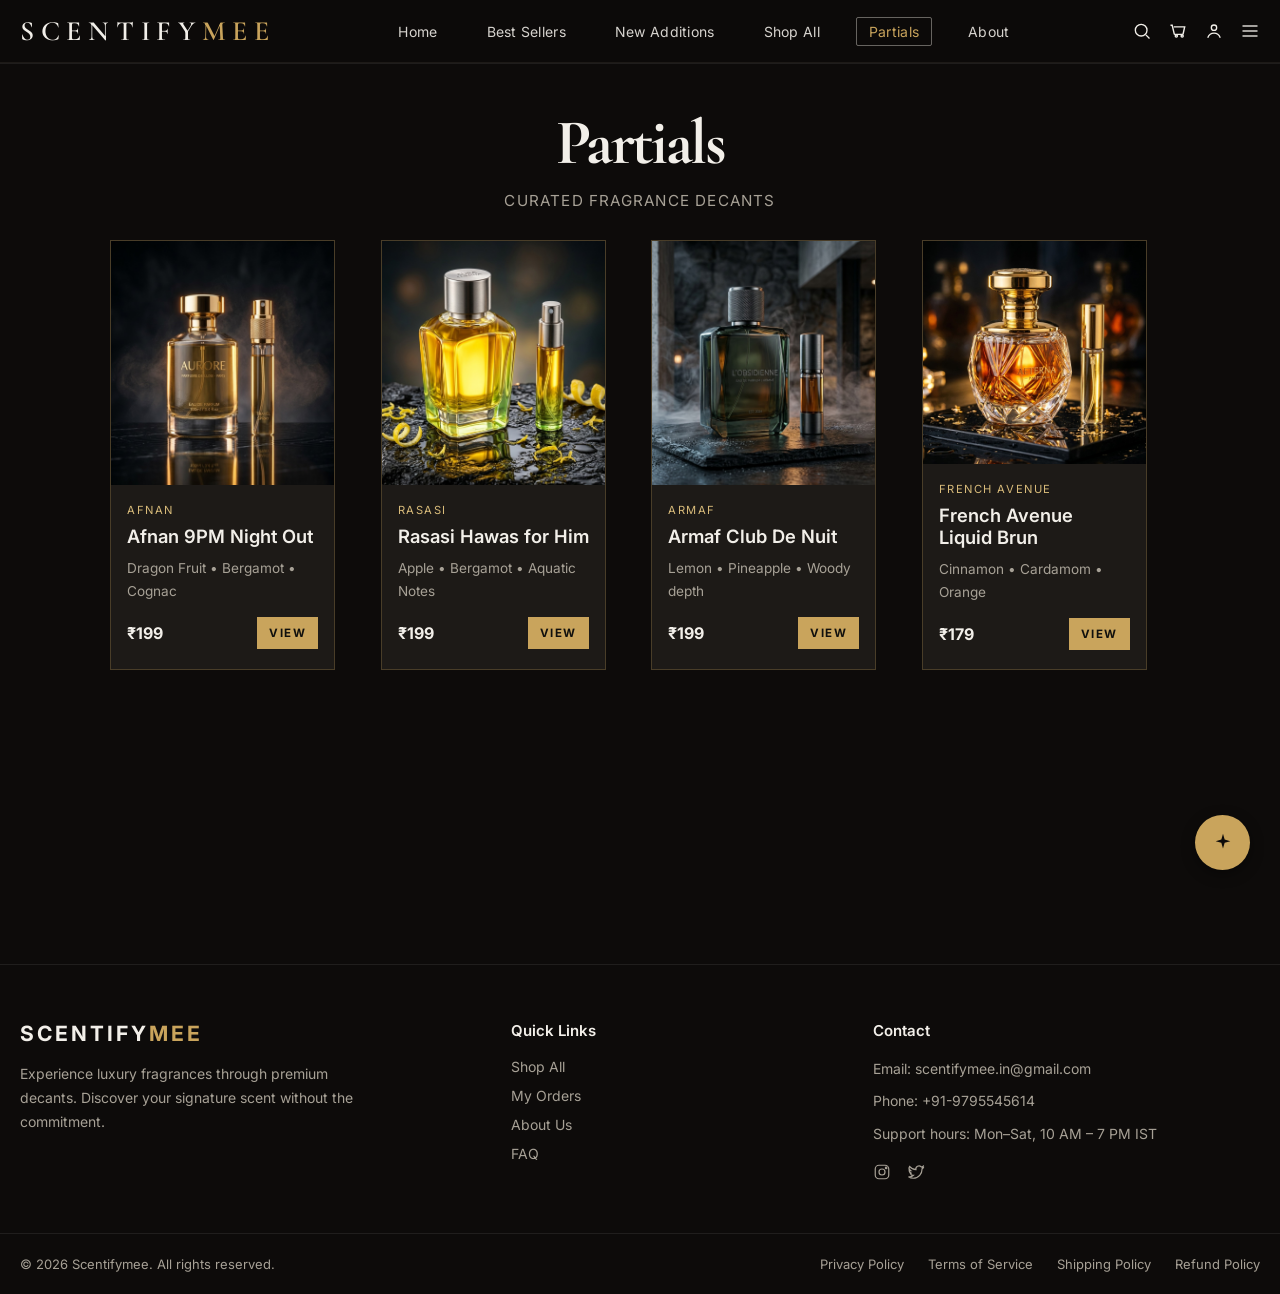
==== commit 3edeadd1: "Updated website" ====
--- a/partials.html
+++ b/partials.html
@@ -231,7 +231,7 @@
           </article>
 
           <article class="product-card">
-            <img src="images/products/14-1.jpg" alt="Rasasi Hawas for Him" />
+            <img src="images/products/06-1.jpg" alt="Rasasi Hawas for Him" />
             <div class="info">
               <div class="brand">RASASI</div>
               <h2 class="name">Rasasi Hawas for Him</h2>
@@ -244,7 +244,7 @@
           </article>
 
           <article class="product-card">
-            <img src="images/products/23-1.jpg" alt="Armaf Club De Nuit Intense Man" />
+            <img src="images/products/04-1.jpg" alt="Armaf Club De Nuit Intense Man" />
             <div class="info">
               <div class="brand">ARMAF</div>
               <h2 class="name">Armaf Club De Nuit</h2>
@@ -257,7 +257,7 @@
           </article>
 
           <article class="product-card">
-            <img src="images/products/12-1.jpg" alt="French Avenue Liquid Brun" />
+            <img src="images/products/05-1.jpg" alt="French Avenue Liquid Brun" />
             <div class="info">
               <div class="brand">FRENCH AVENUE</div>
               <h2 class="name">French Avenue Liquid Brun</h2>
